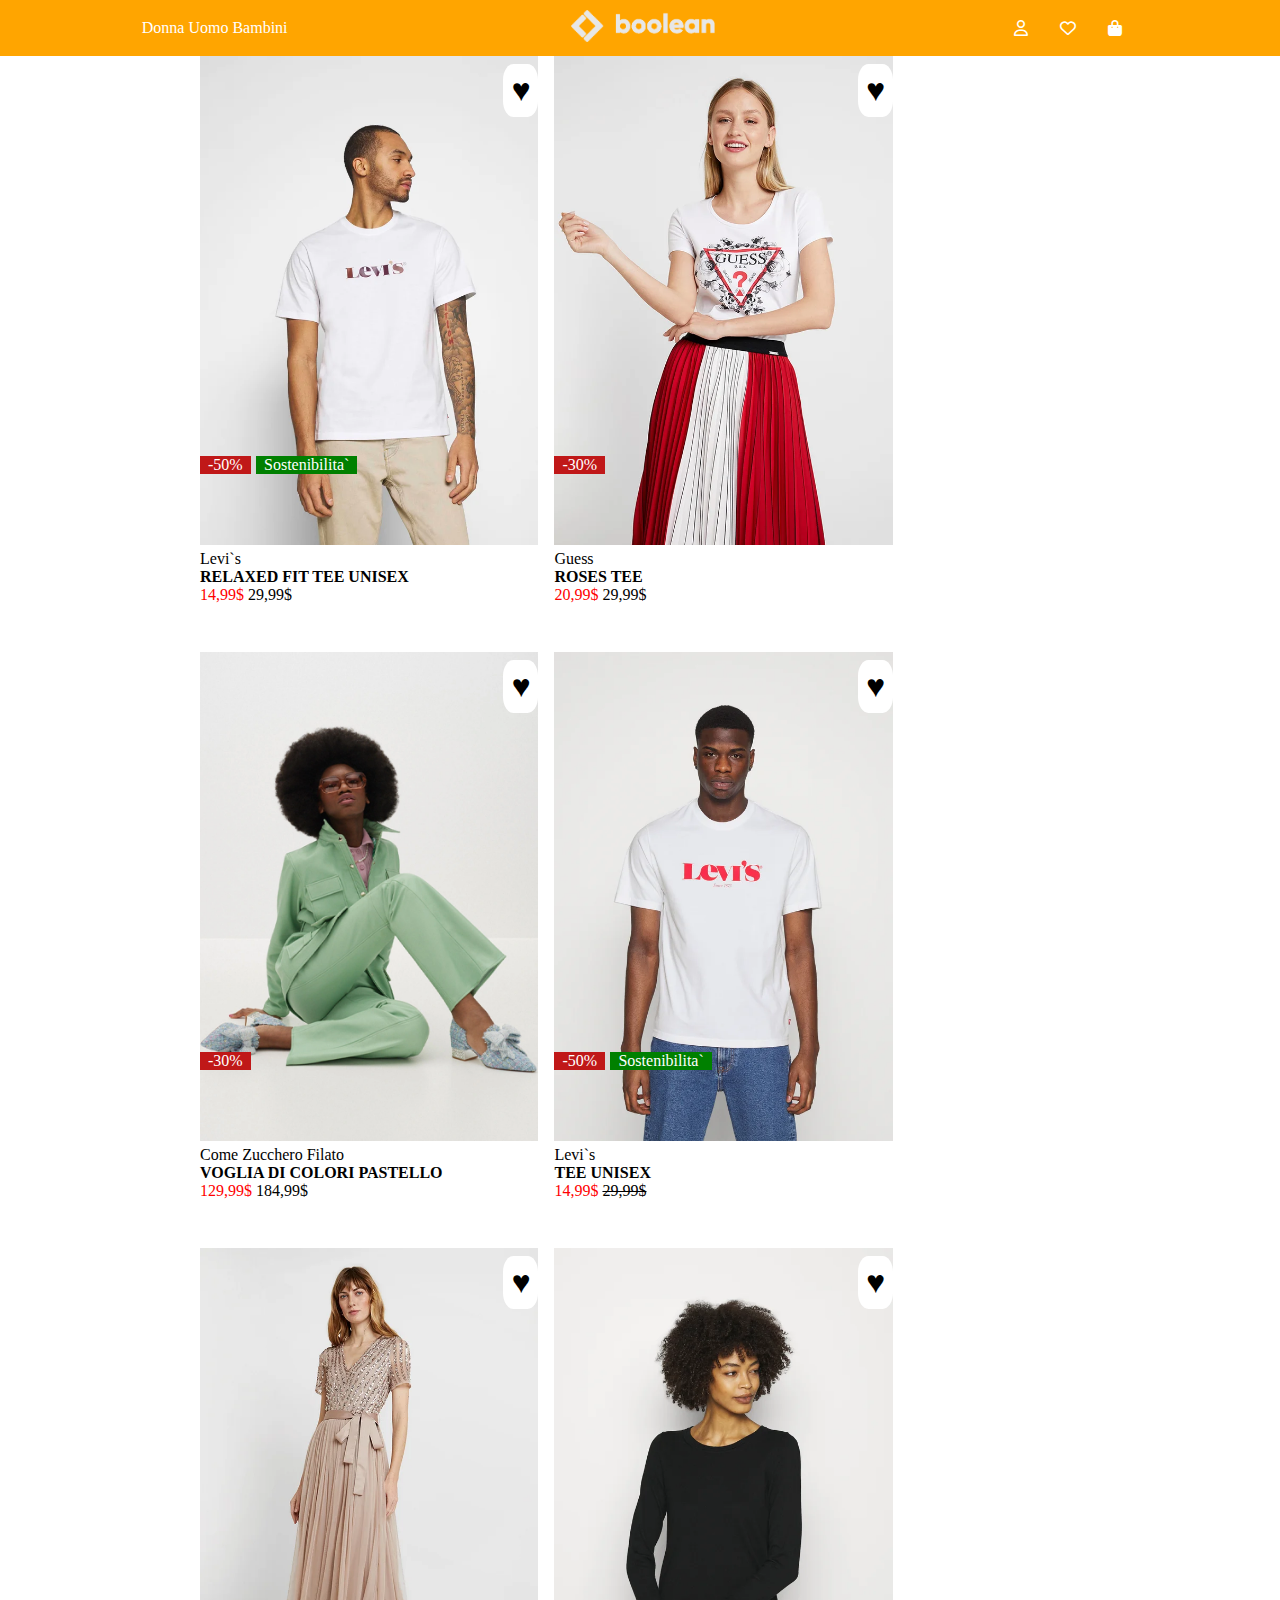
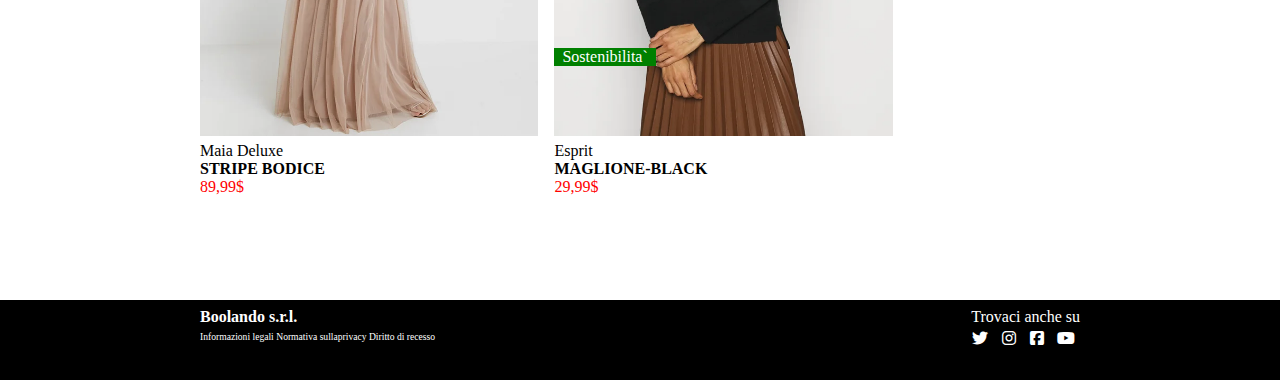
==== hover.html @ df9acdce "bonus-file-added" ====
<!DOCTYPE html>
<html lang="en">
<head>
    <link rel="stylesheet" href="https://cdnjs.cloudflare.com/ajax/libs/font-awesome/6.5.1/css/all.min.css">
    <link rel="stylesheet" href="./css/hover.css">
    <meta charset="UTF-8">
    <meta name="viewport" content="width=device-width, initial-scale=1.0">
    <title>Boolando</title>
</head>
<body>
    <!-- inizio header -->
    <header>
        <div class="nav-bar container">
            <div class="left-bar"><span>Donna </span><span>  Uomo</span><span>  Bambini</span></div>
            <div class="central-bar"><img src="./img/boolean-logo.png" alt=""></div>
            <div class="right-bar"><i class="fa-regular fa-user"></i><i class="fa-regular fa-heart"></i><i class="fa-solid fa-bag-shopping"></i></div>
        </div>
    </header>
    <!-- fine header -->

    <!-- inizio main -->
    <main class="box">

        <!-- container dei prodotti-->
        <section class="container">

            <!-- first item -->
            <div class="column"> 
                <img class="first-img" src="./img/1.webp" alt="">
                <img class="hidden" src="./img/1b.webp" alt="">
                <span class="hearts">&hearts;</span>
                <span class="discount">-50%</span>
                <span class="eco">Sostenibilita`</span>
                <div class="text-box">
                    <div class="brand">Levi`s</div>
                    <div class="product"><strong>RELAXED FIT TEE UNISEX</strong></div>
                    <div class="price">
                        <span class="red-price">14,99$</span>
                        <span class="previous-price">29,99$</span>
                    </div>
                </div>

            </div>

            <!-- second item -->
            <div class="column">
                <img class="second-img" src="./img/2.webp" alt="">
                <img class="hidden" src="./img/2b.webp" alt="">
                <span class="hearts">&hearts;</span>
                <span class="discount">-30%</span>
                <div class="text-box">
                    <div class="brand">Guess</div>
                    <div class="product"><strong>ROSES TEE</strong></div>
                    <div class="price">
                        <span class="red-price">20,99$</span>
                        <span class="previous-price"> 29,99$</span>
                    </div>  
                </div>             
            </div>

            <!-- tird item -->
            <div class="column">
                <img class="tird-img" src="./img/3.webp" alt="">
                <img class="hidden" src="./img/3b.webp" alt="">
                <span class="hearts">&hearts;</span>
                <span class="discount">-30%</span>
                <div class="text-box">
                    <div class="brand">Come Zucchero Filato</div>
                    <div class="product"><strong>VOGLIA DI COLORI PASTELLO</strong></div>
                    <div class="price">
                        <span class="red-price">129,99$</span>
                        <span class="previous-price"> 184,99$</span>
                    </div>                     
                </div>              
            </div>

            <!-- fourth item -->
            <div class="column"> 
                <img class="fourth-img" src="./img/4.webp" alt="">
                <img class="hidden" src="./img/4b.webp" alt="">
                <span class="hearts">&hearts;</span>
                <span class="discount">-50%</span>
                <span class="eco">Sostenibilita`</span>
                <div class="text-box">
                    <div class="brand">Levi`s</div>
                    <div class="product"><strong>TEE UNISEX</strong></div>
                    <div class="price">
                        <span class="red-price">14,99$</span>
                        <span class="previous-price"><del>29,99$</del></span>
                    </div> 
                </div>
            </div>

            <!-- fifth item -->
            <div class="column"> 
                <img class="fifth-img" src="./img/5.webp" alt="">
                <img class="hidden" src="./img/5b.webp" alt="">
                <span class="hearts">&hearts;</span>
                <div class="text-box">
                    <div class="brand">Maia Deluxe</div>
                    <div class="product"><strong>STRIPE BODICE</strong></div>
                    <div class="price">
                        <span class="red-price">89,99$</span>
                    </div>                    
                </div>
            </div>

            <!-- sixth item -->
            <div class="column"> 
                <img class="sixth-img" src="./img/6.webp" alt="">
                <img class="hidden" src="./img/6b.webp" alt="">
                <span class="hearts">&hearts;</span>
                <span class="last-eco">Sostenibilita`</span>
                <div class="text-box">
                    <div class="brand">Esprit</div>
                    <div class="product"><strong>MAGLIONE-BLACK</strong></div>
                    <div class="price">
                        <span class="red-price">29,99$</span>
                    </div>                    
                </div>
            </div>

        </section>

    </main>
    <!-- fine main -->

    <!-- inizio footer -->
    <footer>
        <section class="end-column">
            <div class="footer-bar container">
                <div class="left-footer">
                    <div><strong>Boolando s.r.l.</strong></div>                   
                    <span>Informazioni legali </span>
                    <span>Normativa sullaprivacy </span>
                    <span>Diritto di recesso </span>
                </div>
                <div class="right-footer">
                    <div>Trovaci anche su</div>
                    <div class="icons">
                        <i class="fa-brands fa-twitter"></i>
                        <i class="fa-brands fa-instagram"></i>
                        <i class="fa-brands fa-square-facebook"></i>
                        <i class="fa-brands fa-youtube"></i>
                    </div>
                </div>
                <div></div>
            </div>

        </section>
    </footer>
    <!-- fine footer -->
    
</body>
</html>
---- css/hover.css ----
*{
    box-sizing: border-box;
    margin: 0;
    padding: 0;
}

.container{
    display: flex;
    flex-flow: row wrap;
}

/* barra di navigazione header */
.nav-bar{
    background-color: orange;
    height: 3.5rem;
    width: 100%;
    align-items: center;
    justify-content: space-around;
    position: fixed;
    top: 0;
    z-index: 999;
}

.left-bar{
    color: white;
    cursor: pointer;
}

.central-bar img{
    height: 2rem;
    width: auto;
    cursor: pointer;
}

.right-bar i{
    color: white;
    padding: 1rem;
    cursor: pointer;
}

/* box size */
.box{
    width: 70%;
    margin: 3.5rem auto;
    min-height: 55rem;
}

/* item */
.column{
    width: 338.48px;
    height: 547.85px;
    margin:0 0.5rem 3rem 0.5rem;
    position: relative;
    cursor: pointer;
}

.column>img{
    width:338.48px;
    height: 488.66px;
    transition:opacity 0.5s ease; 
    position: absolute;
    top: 0;
    left: 0;
}

.hearts{
    background-color: white;
    position: absolute;
    top: 0.5rem;
    right: 0;
    font-size: 2rem;
    text-align: center;
    vertical-align: middle;
    padding: 0.5rem;
    border-radius: 30%;
}

.discount{
    background-color: rgb(192, 24, 24);
    color: white;
    padding: 0 0.5rem;
    position: absolute;
    top: 25rem;
    left: 0;
}

.eco{
    background-color: green;
    color: white;
    padding: 0 0.5rem;
    position: absolute;
    top: 25rem;
    left:3.5rem;
}

.text-box{
    position: absolute;
    left: 0;
    bottom: 0;
}

.red-price{
    color: red;
}

.last-eco{
    background-color: green;
    color: white;
    padding: 0 0.5rem;
    position: absolute;
    top: 25rem;
    left:0;
}



/* footer */
.end-column{
    background-color: black;
    min-height: 5rem;
    width: 100%;
    color: white;
}

.footer-bar{
    width: 70%;
    margin: 0 auto;
    justify-content: space-between;
}

.left-footer{
    padding: 0.5rem 0 0 0.5rem;
    width: 50%;
}

.left-footer span{
    font-size: 0.6rem;
}

.right-footer{
    padding: 0.5rem 0.5rem 0 0;
    width: 50%;
    text-align:end;
}

.right-footer .icons i{
    padding: 0.3rem;
    cursor: pointer;
}

/* hover */
.hearts:hover{
    color: red;
}

.right-bar>i:hover{
    color: green;
}

.left-bar>span:hover{
    color: green;
}

.icons>i:hover{
    color: green;
}



.column>img.hidden{
    opacity: 0;
}

.column:hover img{
    opacity: o;
}

.column:hover img.hidden{
    opacity: 1;
}
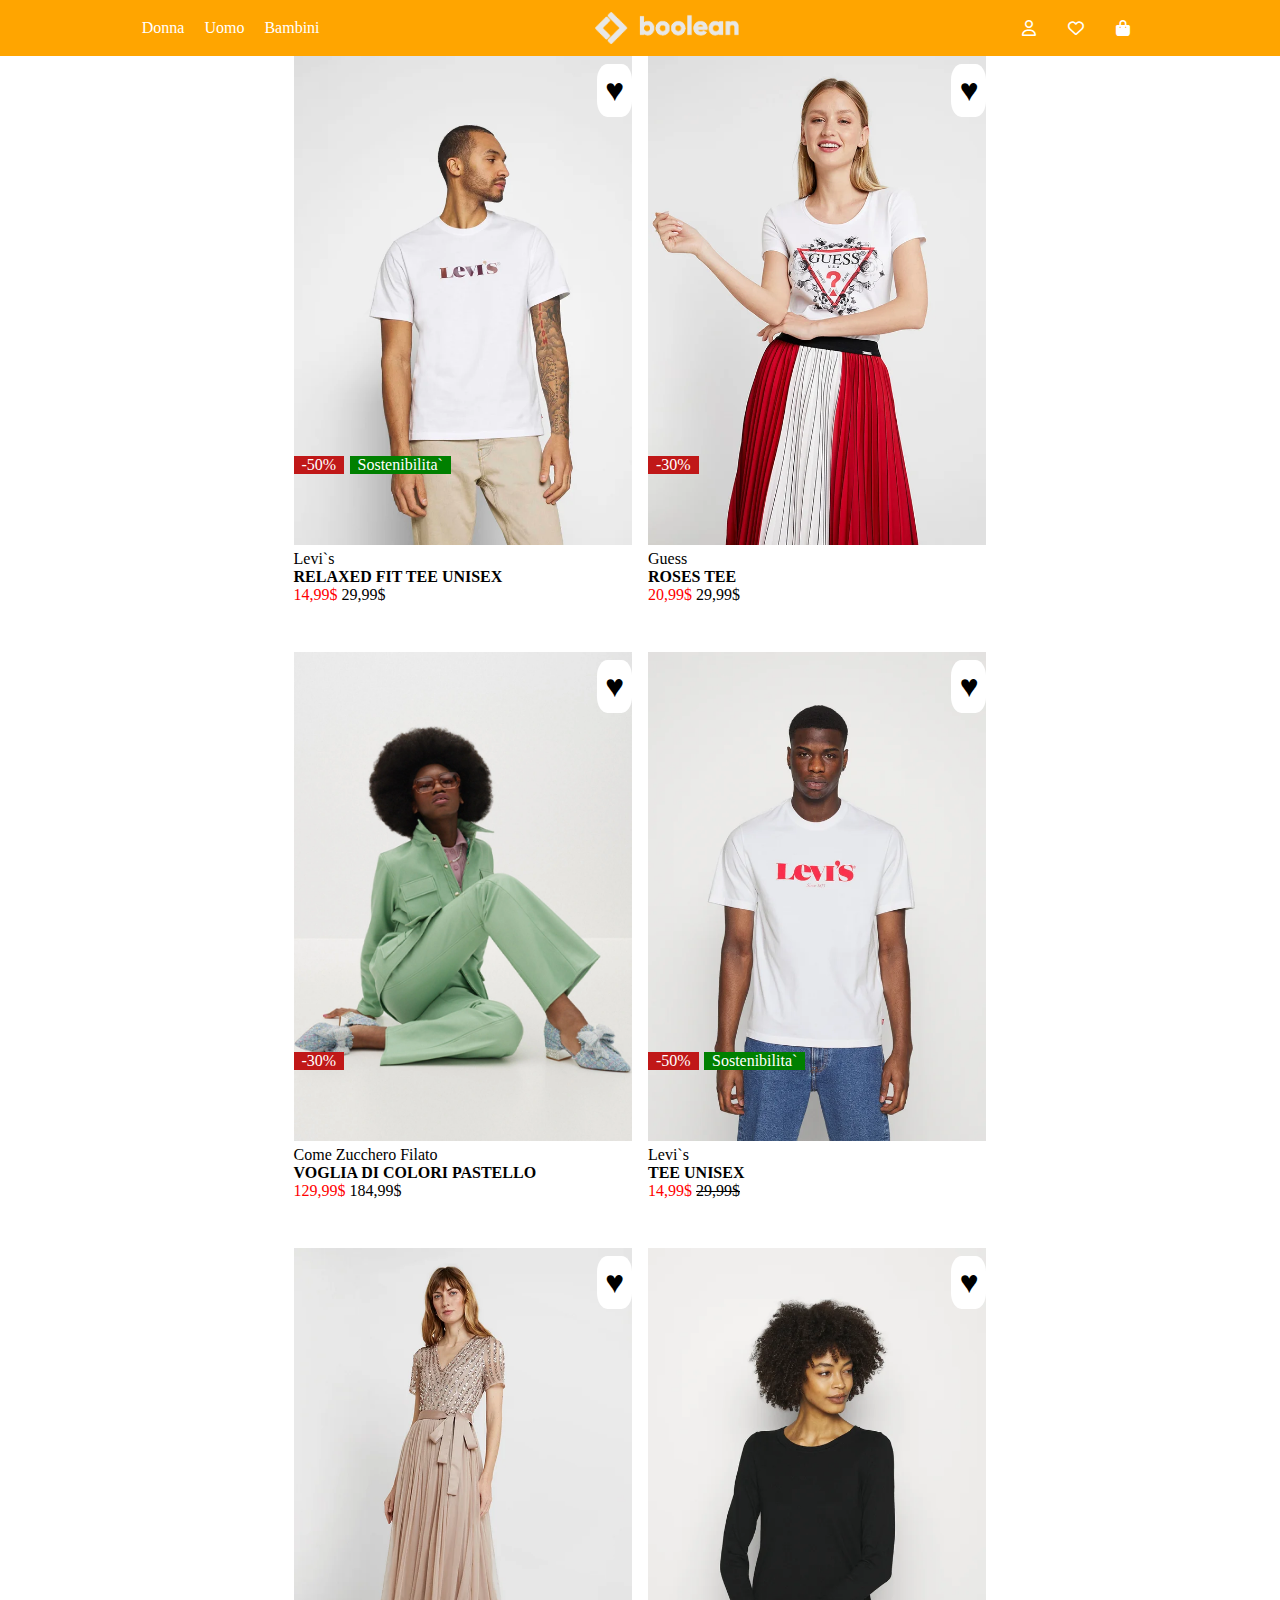
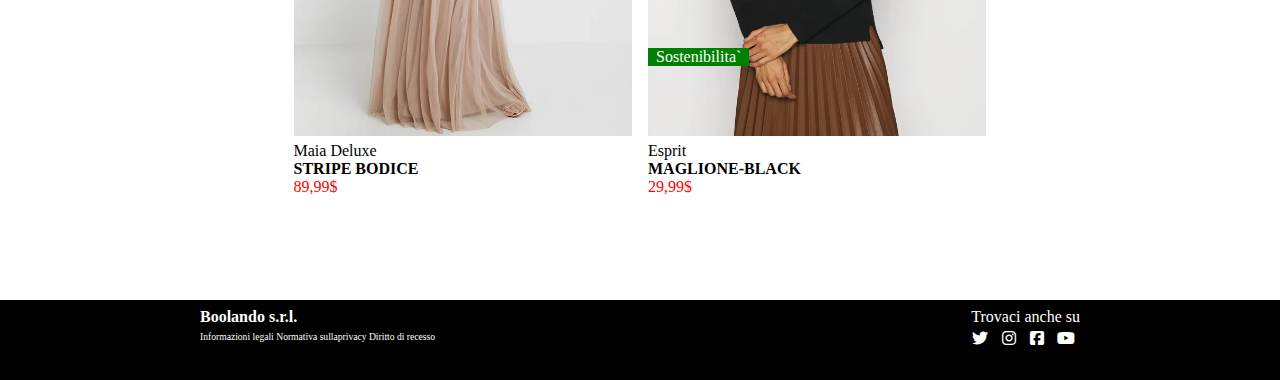
==== commit e7eb74ec: "corrected" ====
--- a/hover.html
+++ b/hover.html
@@ -127,6 +127,7 @@
 
     <!-- inizio footer -->
     <footer>
+
         <section class="end-column">
             <div class="footer-bar container">
                 <div class="left-footer">
@@ -144,10 +145,9 @@
                         <i class="fa-brands fa-youtube"></i>
                     </div>
                 </div>
-                <div></div>
             </div>
+        </section>
 
-        </section>
     </footer>
     <!-- fine footer -->
     
--- a/css/hover.css
+++ b/css/hover.css
@@ -7,9 +7,11 @@
 .container{
     display: flex;
     flex-flow: row wrap;
+    justify-content: center;
 }
 
 /* barra di navigazione header */
+
 .nav-bar{
     background-color: orange;
     height: 3.5rem;
@@ -25,11 +27,15 @@
     color: white;
     cursor: pointer;
 }
+.left-bar>span{
+    padding: 0 0.5rem;
+}
 
 .central-bar img{
     height: 2rem;
     width: auto;
     cursor: pointer;
+    display: block;
 }
 
 .right-bar i{
@@ -172,7 +178,7 @@
 }
 
 .column:hover img{
-    opacity: o;
+    opacity: 0;
 }
 
 .column:hover img.hidden{
